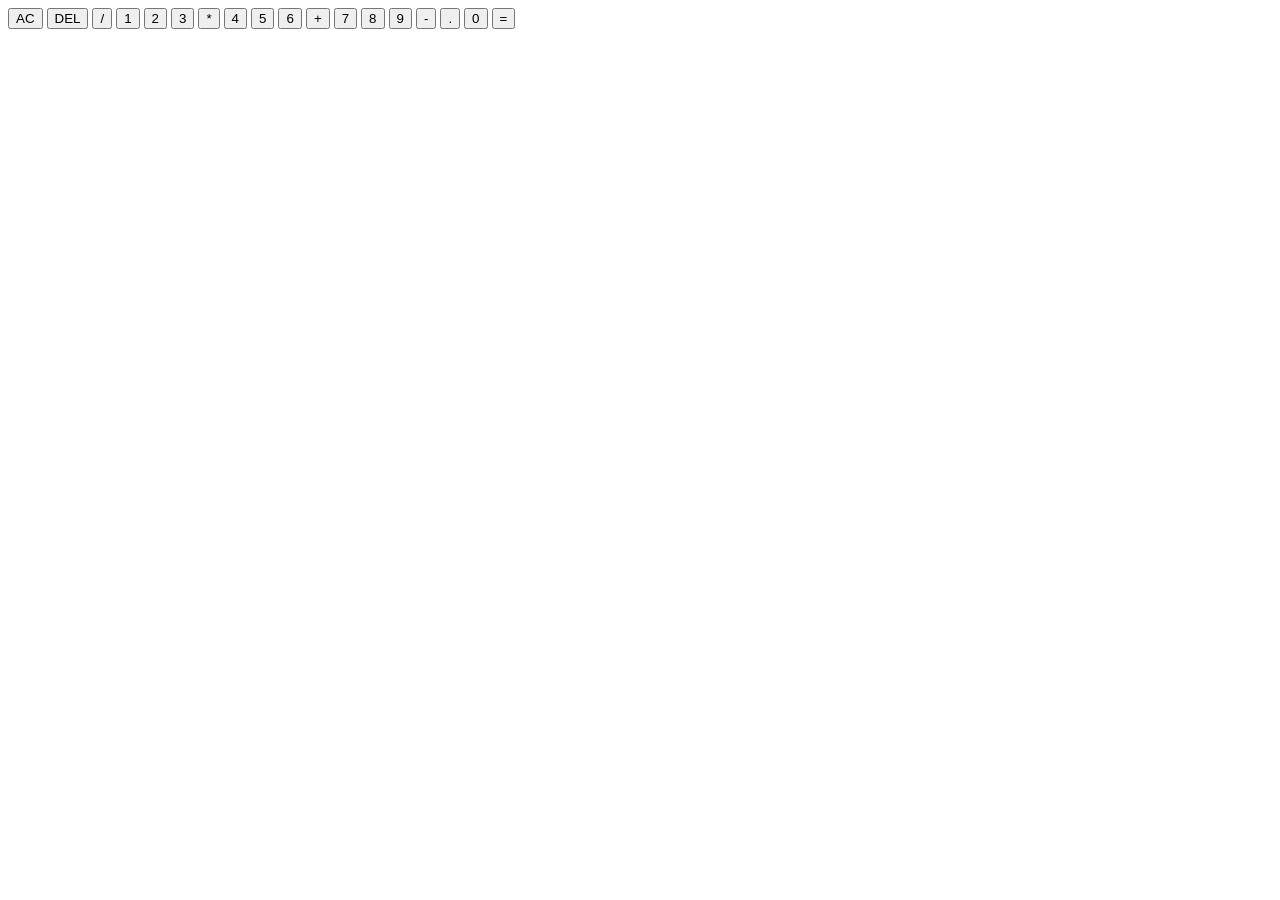
==== calculator/index.html @ a46bdf00 "feat: add html code" ====
<!DOCTYPE html>
<html lang="en">

<head>
    <meta charset="UTF-8">
    <meta name="viewport" content="width=device-width, initial-scale=1.0">
    <title>Calculator</title>
    <link rel="stylesheet" href="style.css">
    <script defer src="script.js"></script>
</head>

<body>
    <div class="calculator-grid">
        <div class="output">
            <div class="previous-operand"></div>
            <div class="current-operand"></div>
        </div>
        <button class="span-two">AC</button>
        <button>DEL</button>
        <button>/</button>
        <button>1</button>
        <button>2</button>
        <button>3</button>
        <button>*</button>
        <button>4</button>
        <button>5</button>
        <button>6</button>
        <button>+</button>
        <button>7</button>
        <button>8</button>
        <button>9</button>
        <button>-</button>
        <button>.</button>
        <button>0</button>
        <button class="span-two">=</button>
    </div>

</body>

</html>
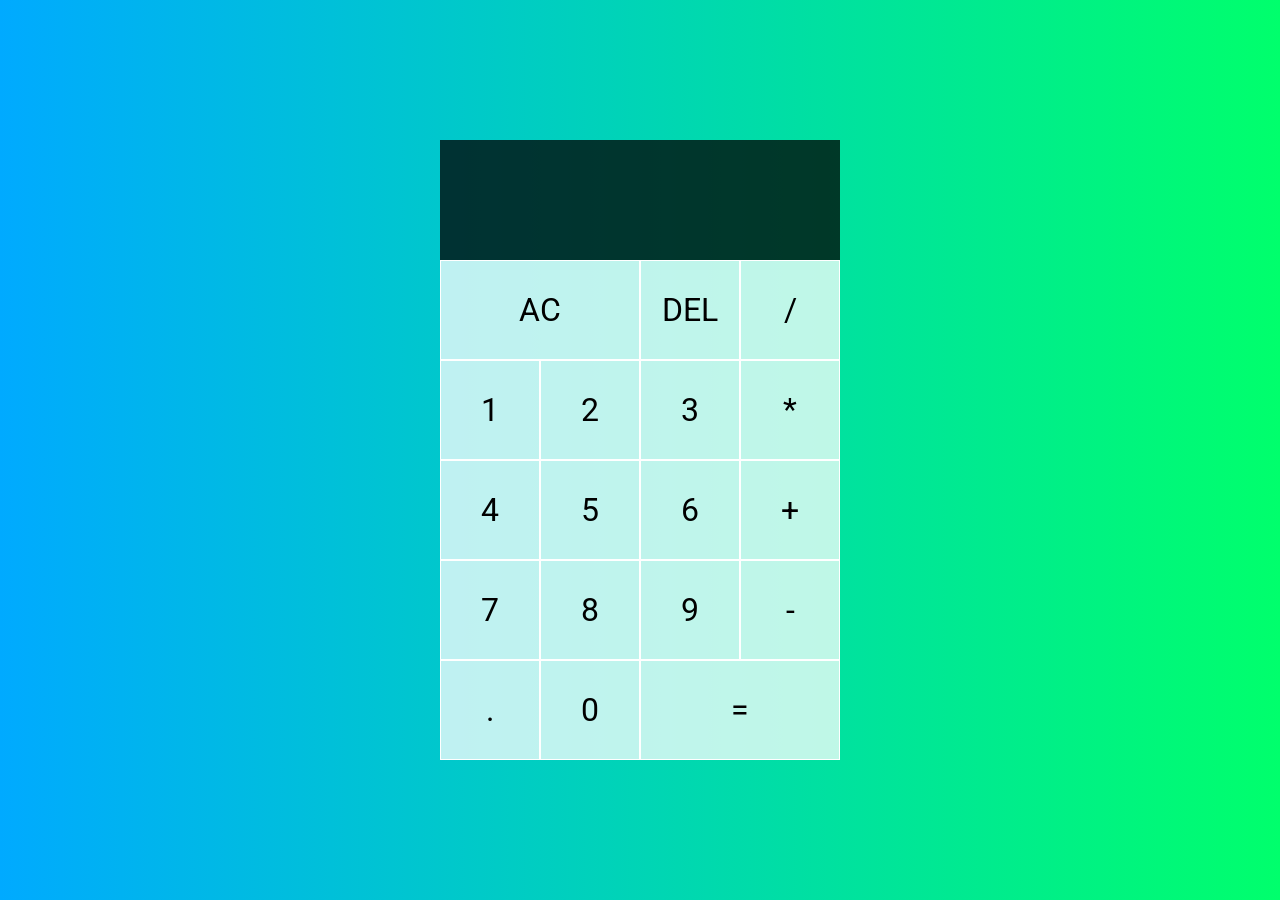
==== commit 7a196cdc: "feat: add styles" ====
--- a/calculator/index.html
+++ b/calculator/index.html
@@ -5,6 +5,7 @@
     <meta charset="UTF-8">
     <meta name="viewport" content="width=device-width, initial-scale=1.0">
     <title>Calculator</title>
+    <link href="https://fonts.googleapis.com/css2?family=Roboto&display=swap" rel="stylesheet">
     <link rel="stylesheet" href="style.css">
     <script defer src="script.js"></script>
 </head>
--- a/calculator/style.css
+++ b/calculator/style.css
@@ -0,0 +1,59 @@
+* {
+    box-sizing: border-box;
+    font-family: 'Roboto', sans-serif;
+
+}
+
+body {
+    margin: 0;
+    padding: 0;
+    background: linear-gradient(to right, #00AAFF, #00ff6c);
+}
+
+.calculator-grid {
+    display: grid;
+    justify-content: center;
+    align-content: center;
+    min-height: 100vh;
+    grid-template-columns: repeat(4, 100px);
+    grid-template-rows: minmax(120px, auto) repeat(5, 100px);
+
+}
+
+.calculator-grid > button {
+    cursor: pointer;
+    font-size: 2rem;
+    border: 1px solid white;
+    outline: none;
+    background-color: rgba(255, 255, 255, .75);
+}
+
+.calculator-grid > button:hover {
+    background-color: rgba(255, 255, 255, .9);
+}
+
+.span-two {
+    grid-column: span 2;
+}
+
+.output {
+    grid-column: 1 / -1;
+    background-color: rgba(0, 0, 0, .75);
+    display: flex;
+    flex-direction: column;
+    align-items: flex-end;
+    justify-content: space-around;
+    padding: 10px;
+    word-wrap: break-word;
+    word-break: break-all;
+}
+
+.output .previous-operand {
+    color: rgba(255, 255, 255, .75);
+    font-size: 1.5rem;
+}
+
+.output .current-operand {
+    color: white;
+    font-size: 2.5rem;
+}
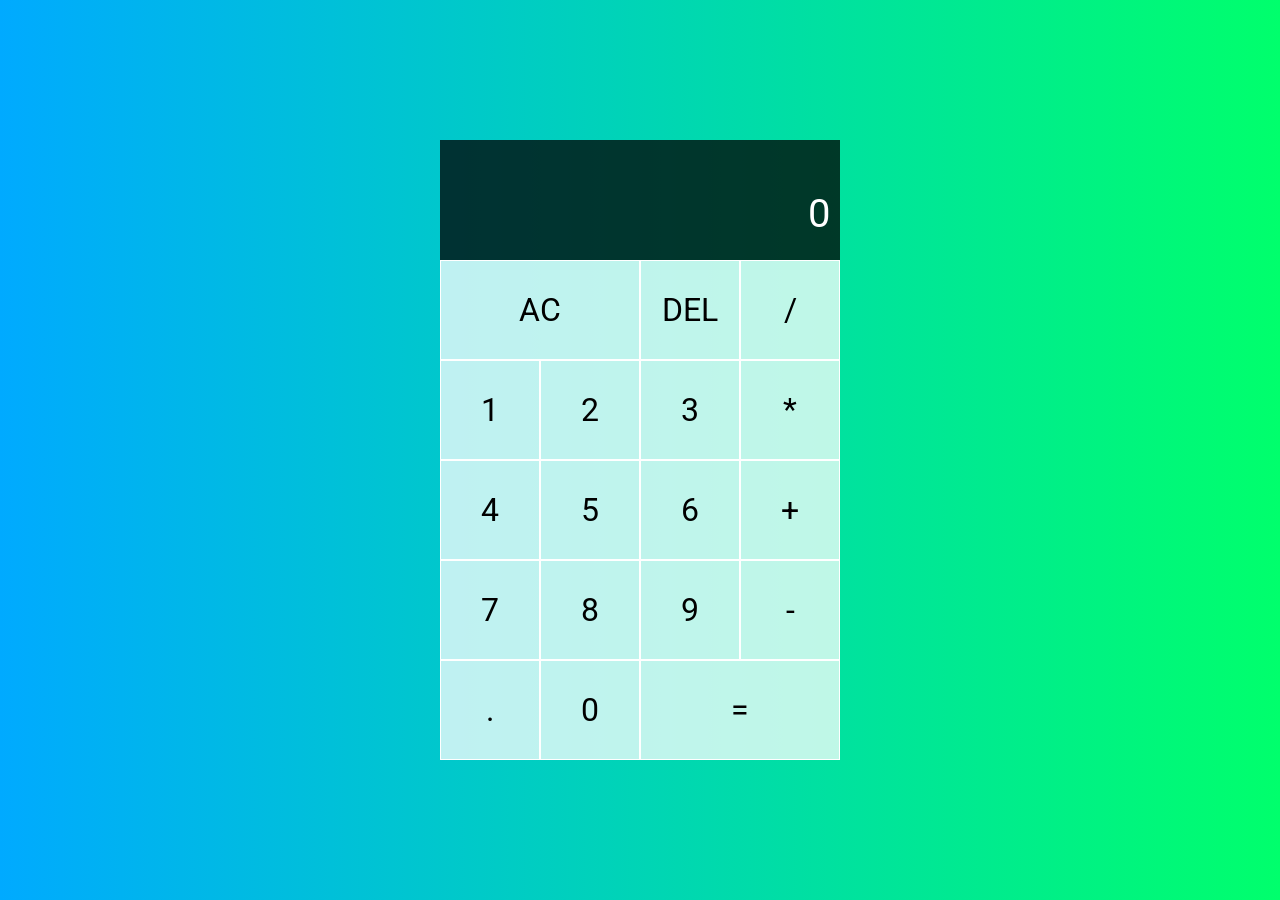
==== commit 41b02bc5: "feat: add basic functionality of calculator" ====
--- a/calculator/index.html
+++ b/calculator/index.html
@@ -13,27 +13,27 @@
 <body>
     <div class="calculator-grid">
         <div class="output">
-            <div class="previous-operand"></div>
-            <div class="current-operand"></div>
+            <div data-previous-operand class="previous-operand"></div>
+            <div data-current-operand class="current-operand"></div>
         </div>
-        <button class="span-two">AC</button>
-        <button>DEL</button>
-        <button>/</button>
-        <button>1</button>
-        <button>2</button>
-        <button>3</button>
-        <button>*</button>
-        <button>4</button>
-        <button>5</button>
-        <button>6</button>
-        <button>+</button>
-        <button>7</button>
-        <button>8</button>
-        <button>9</button>
-        <button>-</button>
-        <button>.</button>
-        <button>0</button>
-        <button class="span-two">=</button>
+        <button data-all-clear class="span-two">AC</button>
+        <button data-delete>DEL</button>
+        <button data-operation>/</button>
+        <button data-number>1</button>
+        <button data-number>2</button>
+        <button data-number>3</button>
+        <button data-operation>*</button>
+        <button data-number>4</button>
+        <button data-number>5</button>
+        <button data-number>6</button>
+        <button data-operation>+</button>
+        <button data-number>7</button>
+        <button data-number>8</button>
+        <button data-number>9</button>
+        <button data-operation>-</button>
+        <button data-number>.</button>
+        <button data-number>0</button>
+        <button data-equals class="span-two">=</button>
     </div>
 
 </body>
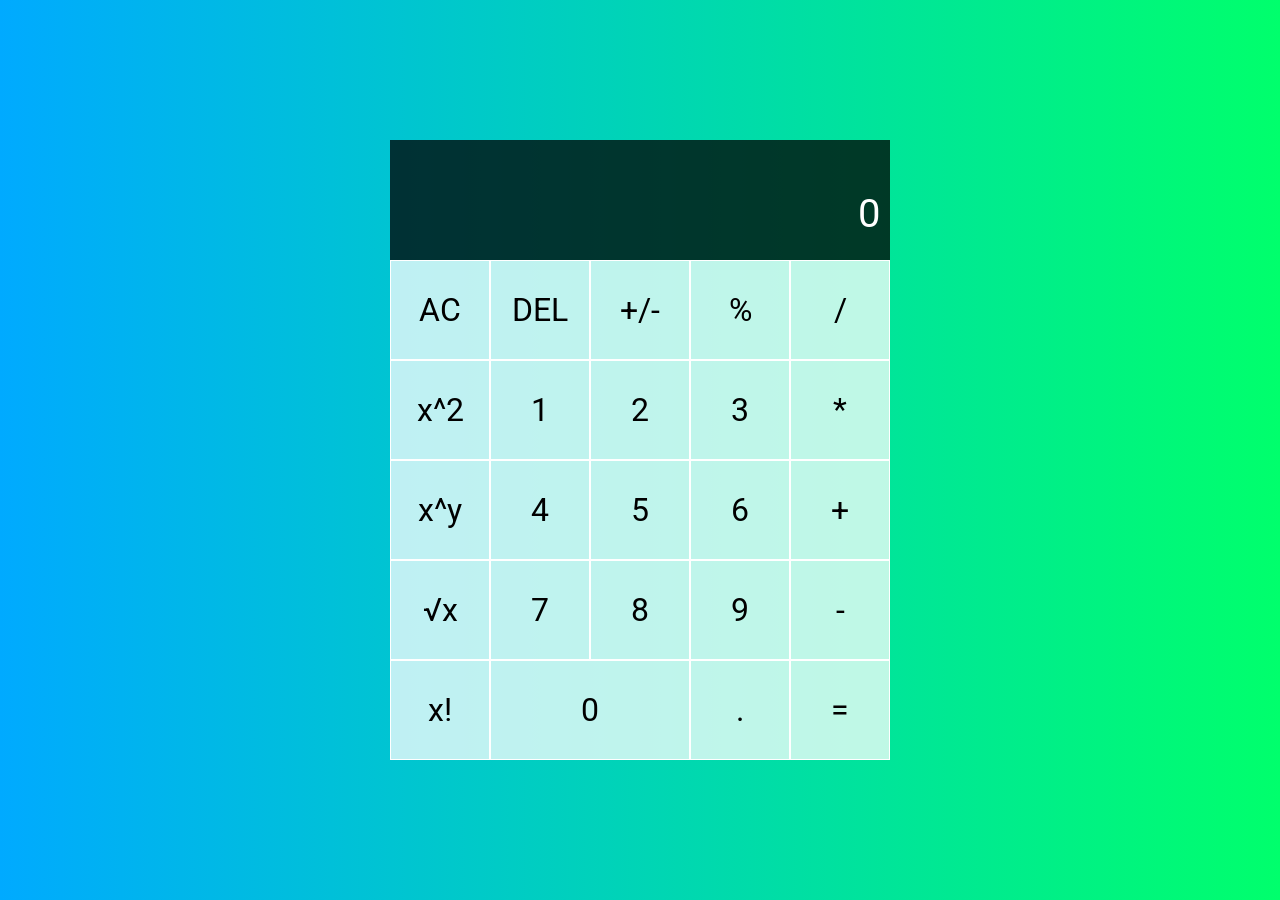
==== commit 6216389b: "feat: add new operations, negative numbers and tooltips" ====
--- a/calculator/index.html
+++ b/calculator/index.html
@@ -16,24 +16,31 @@
             <div data-previous-operand class="previous-operand"></div>
             <div data-current-operand class="current-operand"></div>
         </div>
-        <button data-all-clear class="span-two">AC</button>
-        <button data-delete>DEL</button>
-        <button data-operation>/</button>
+        
+        <button data-all-clear title="Clear all (Esc)">AC</button>
+        <button data-delete title="Delete the last symbol (Backspace)">DEL</button>
+        <button data-sign title="Negate the displayed value (or press Alt-minus)">+/-</button>
+        <button data-inline-operation title="Percent (or press %)">%</button>
+        <button data-operation class="operation" title="Divide (or press /)">/</button>
+        <button data-inline-operation title="Square the displayed value">x^2</button>
         <button data-number>1</button>
         <button data-number>2</button>
         <button data-number>3</button>
-        <button data-operation>*</button>
+        <button data-operation class="operation" title="Multiply (or press *)">*</button>
+        <button data-operation class="operation" title="Raise the displayed value to the power of the next value entered (or press ^)">x^y</button>
         <button data-number>4</button>
         <button data-number>5</button>
         <button data-number>6</button>
-        <button data-operation>+</button>
+        <button data-operation class="operation" title="Add (or press +)">+</button>
+        <button data-inline-operation title="Calculate square root of the displayed value">√x</button>
         <button data-number>7</button>
         <button data-number>8</button>
         <button data-number>9</button>
-        <button data-operation>-</button>
-        <button data-number>.</button>
-        <button data-number>0</button>
-        <button data-equals class="span-two">=</button>
+        <button data-operation class="operation" title="Subtract (or press -)">-</button>
+        <button data-inline-operation title="Calculate the factorial of the displayed value (or press !)">x!</button>
+        <button data-number class="span-two">0</button>
+        <button data-number >.</button>
+        <button data-equals title="Equal (or press Enter)">=</button>
     </div>
 
 </body>
--- a/calculator/style.css
+++ b/calculator/style.css
@@ -15,7 +15,7 @@
     justify-content: center;
     align-content: center;
     min-height: 100vh;
-    grid-template-columns: repeat(4, 100px);
+    grid-template-columns: repeat(5, 100px);
     grid-template-rows: minmax(120px, auto) repeat(5, 100px);
 
 }
@@ -56,4 +56,8 @@
 .output .current-operand {
     color: white;
     font-size: 2.5rem;
+}
+
+.operation:focus {
+    background-color: rgba(255, 255, 255, .9);
 }
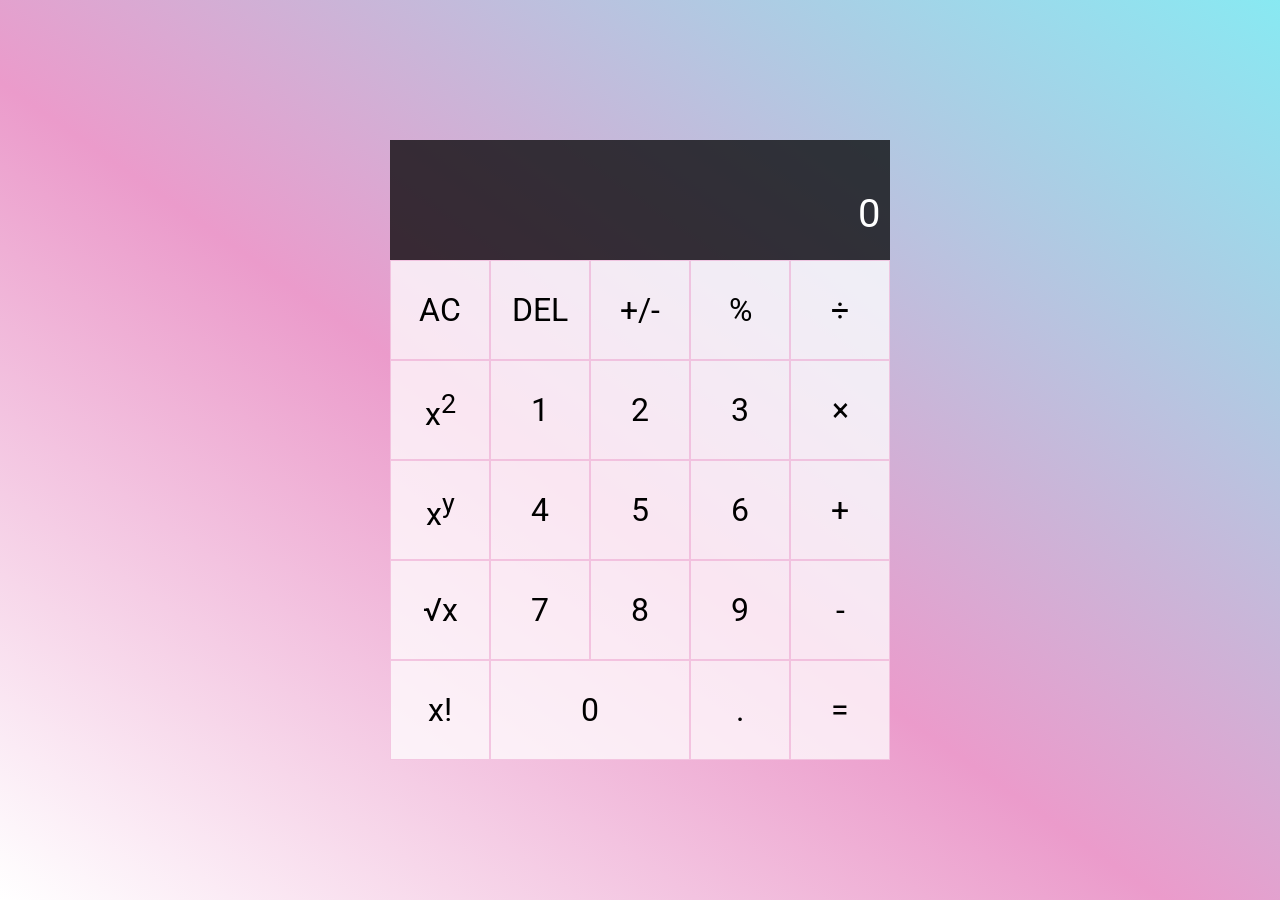
==== commit c85ee10d: "feat: update styles and operation buttons text" ====
--- a/calculator/index.html
+++ b/calculator/index.html
@@ -21,13 +21,13 @@
         <button data-delete title="Delete the last symbol (Backspace)">DEL</button>
         <button data-sign title="Negate the displayed value (or press Alt-minus)">+/-</button>
         <button data-inline-operation title="Percent (or press %)">%</button>
-        <button data-operation class="operation" title="Divide (or press /)">/</button>
-        <button data-inline-operation title="Square the displayed value">x^2</button>
+        <button data-operation class="operation" title="Divide (or press /)">÷</button>
+        <button data-inline-operation title="Square the displayed value">x<sup>2</sup></button>
         <button data-number>1</button>
         <button data-number>2</button>
         <button data-number>3</button>
-        <button data-operation class="operation" title="Multiply (or press *)">*</button>
-        <button data-operation class="operation" title="Raise the displayed value to the power of the next value entered (or press ^)">x^y</button>
+        <button data-operation class="operation" title="Multiply (or press *)">×</button>
+        <button data-operation class="operation" title="Raise the displayed value to the power of the next value entered (or press ^)">x<sup>y</sup></button>
         <button data-number>4</button>
         <button data-number>5</button>
         <button data-number>6</button>
@@ -40,7 +40,7 @@
         <button data-inline-operation title="Calculate the factorial of the displayed value (or press !)">x!</button>
         <button data-number class="span-two">0</button>
         <button data-number >.</button>
-        <button data-equals title="Equal (or press Enter)">=</button>
+        <button data-equals title="Equal (or press =)">=</button>
     </div>
 
 </body>
--- a/calculator/style.css
+++ b/calculator/style.css
@@ -7,7 +7,9 @@
 body {
     margin: 0;
     padding: 0;
-    background: linear-gradient(to right, #00AAFF, #00ff6c);
+    background: linear-gradient(to top right, rgb(255, 255, 255), rgb(251, 235, 245), rgb(247, 215, 234), 
+    rgb(243, 195, 224), rgb(239, 175, 213), rgb(235, 155, 203), rgb(219, 168, 210), rgb(202, 181, 216), 
+    rgb(186, 194, 223), rgb(169, 207, 229), rgb(153, 220, 236), rgb(136, 233, 242));
 }
 
 .calculator-grid {
@@ -23,7 +25,7 @@
 .calculator-grid > button {
     cursor: pointer;
     font-size: 2rem;
-    border: 1px solid white;
+    border: 1px solid rgb(235, 155, 203, .5);
     outline: none;
     background-color: rgba(255, 255, 255, .75);
 }
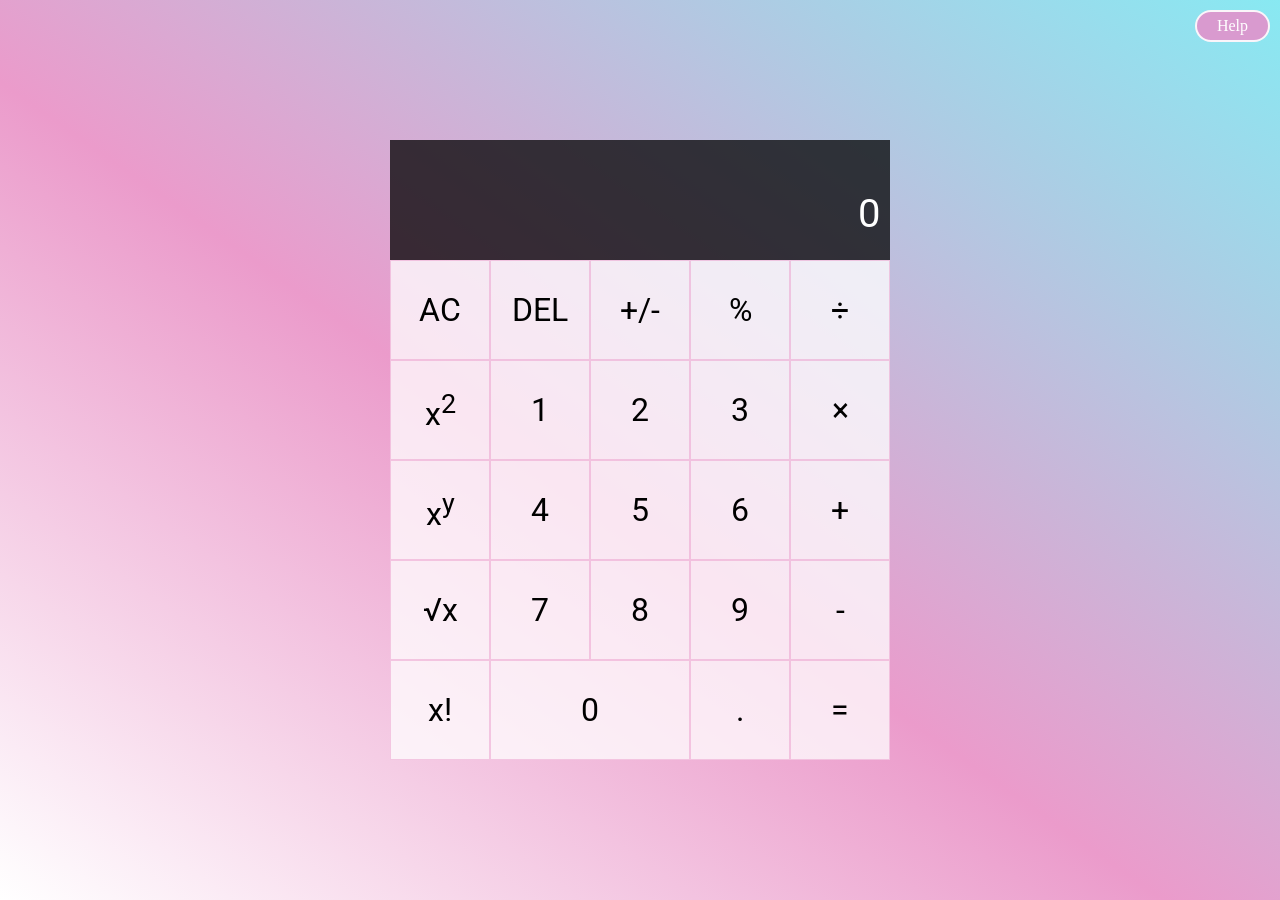
==== commit 8da36803: "feat: add help information" ====
--- a/calculator/index.html
+++ b/calculator/index.html
@@ -16,7 +16,7 @@
             <div data-previous-operand class="previous-operand"></div>
             <div data-current-operand class="current-operand"></div>
         </div>
-        
+
         <button data-all-clear title="Clear all (Esc)">AC</button>
         <button data-delete title="Delete the last symbol (Backspace)">DEL</button>
         <button data-sign title="Negate the displayed value (or press Alt-minus)">+/-</button>
@@ -27,7 +27,8 @@
         <button data-number>2</button>
         <button data-number>3</button>
         <button data-operation class="operation" title="Multiply (or press *)">×</button>
-        <button data-operation class="operation" title="Raise the displayed value to the power of the next value entered (or press ^)">x<sup>y</sup></button>
+        <button data-operation class="operation"
+            title="Raise the displayed value to the power of the next value entered (or press ^)">x<sup>y</sup></button>
         <button data-number>4</button>
         <button data-number>5</button>
         <button data-number>6</button>
@@ -39,10 +40,94 @@
         <button data-operation class="operation" title="Subtract (or press -)">-</button>
         <button data-inline-operation title="Calculate the factorial of the displayed value (or press !)">x!</button>
         <button data-number class="span-two">0</button>
-        <button data-number >.</button>
-        <button data-equals title="Equal (or press =)">=</button>
+        <button data-number>.</button>
+        <button data-equals title="Equal (or press Enter/=)">=</button>
     </div>
+    
+    <button id="help-button" title="Help (or press <h>)">Help</button>
 
+    <div id="help" class="help">
+        <div class="help-content">
+            <span id="close" class="close" title="Close (Esc)">×</span>
+            <h4>For your comfort</h4>
+            <ol class="help-list">
+                <li>Keyboard input</li>
+                <li>Button tooltips (on hover)</li>
+            </ol>
+            <h4>Calculator supports the following operators and functions</h4>
+            <table class="calculator-functions">
+                <thead>
+                    <tr>
+                        <th>Function</th>
+                        <th>Syntax</th>
+                        <th>Keyboard</th>
+                    </tr>
+                </thead>
+                <tbody>
+                    <tr>
+                        <td>Addition</td>
+                        <td>&lt;number&gt; + &lt;number&gt;</td>
+                        <td>+</td>
+                    </tr>
+                    <tr>
+                        <td>Subtraction</td>
+                        <td>&lt;number&gt; - &lt;number&gt;</td>
+                        <td>-</td>
+                    </tr>
+                    <tr>
+                        <td>Multiplication</td>
+                        <td>&lt;number&gt; × &lt;number&gt;</td>
+                        <td>*</td>
+                    </tr>
+                    <tr>
+                        <td>Division</td>
+                        <td>&lt;number&gt; ÷ &lt;number&gt;</td>
+                        <td>/</td>
+                    </tr>
+                    <tr>
+                        <td>Negation</td>
+                        <td>&lt;number&gt; +/-</td>
+                        <td>Alt-minus</td>
+                    </tr>
+                    <tr>
+                        <td>Percent</td>
+                        <td>&lt;number&gt; %</td>
+                        <td>%</td>
+                    </tr>
+                    <tr>
+                        <td>Square root</td>
+                        <td>&lt;number&gt; √x</td>
+                        <td></td>
+                    </tr>
+                    <tr>
+                        <td>Square</td>
+                        <td>&lt;number&gt; x<sup>2</sup></td>
+                        <td></td>
+                    </tr>
+                    <tr>
+                        <td>Power</td>
+                        <td>&lt;number&gt; x<sup>y</sup></td>
+                        <td>^</td>
+                    </tr>
+                    <tr>
+                        <td>Factorial</td>
+                        <td>&lt;number&gt; x!</td>
+                        <td>!</td>
+                    </tr>
+                    <tr>
+                        <td>Clear all</td>
+                        <td>AC</td>
+                        <td>Esc</td>
+                    </tr>
+                    <tr>
+                        <td>Delete</td>
+                        <td>DEL</td>
+                        <td>Backspace</td>
+                    </tr>
+                </tbody>
+            </table>
+        </div>
+    </div>
 </body>
 
 </html>
--- a/calculator/style.css
+++ b/calculator/style.css
@@ -1,7 +1,8 @@
+/* Common */
+
 * {
     box-sizing: border-box;
     font-family: 'Roboto', sans-serif;
-
 }
 
 body {
@@ -11,6 +12,8 @@
     rgb(243, 195, 224), rgb(239, 175, 213), rgb(235, 155, 203), rgb(219, 168, 210), rgb(202, 181, 216), 
     rgb(186, 194, 223), rgb(169, 207, 229), rgb(153, 220, 236), rgb(136, 233, 242));
 }
+
+/* Calculator */
 
 .calculator-grid {
     display: grid;
@@ -62,4 +65,99 @@
 
 .operation:focus {
     background-color: rgba(255, 255, 255, .9);
-}+}
+
+/* Help window */
+
+.help h4,
+.help-list li,
+#help-button
+    {
+        font-family: Georgia, 'Times New Roman', Times, serif 
+    }
+
+.help {
+    display: none;
+    position: fixed;
+    z-index: 1;
+    left: 0;
+    top: 0;
+    width: 100%;
+    height: 100%;
+    overflow: auto;
+    background-color: rgba(0,0,0,0.4);
+}
+
+.help-content {
+    background-image: linear-gradient(to top right, rgb(208, 184, 209), rgb(208, 189, 212), rgb(207, 194, 216), rgb(207, 199, 219), rgb(207, 204, 222), rgb(206, 209, 225), rgb(206, 214, 229), rgb(205, 219, 232), rgb(205, 224, 235), rgb(205, 229, 238), rgb(204, 234, 242), rgb(204, 239, 245));
+    margin: 5% auto;
+    padding: 20px;
+    border: 1px solid #888;
+    width: 80%;
+    max-width: 600px;
+}
+
+/* Help Button */
+
+#help-button {
+    font-size: 16px;
+    color: #fff;
+    position: absolute;
+    top: 10px;
+    right: 10px;
+    border-radius: 6.2rem;
+    padding: 5px 20px;
+    border: 2px solid rgba(255, 255, 255, .9);
+    background-color:   #d99acf;
+    outline: none;   
+}
+
+#help-button:hover {
+    background-color:  rgb(235, 155, 203, .75);
+}
+
+/* Close Button */
+
+.close {
+    color: #aaa;
+    float: right;
+    font-size: 28px;
+    font-weight: bold;
+}
+
+.close:hover,
+.close:focus {
+    color: black;
+    text-decoration: none;
+    cursor: pointer;
+}
+
+/* Help Table */
+
+table {
+    overflow:hidden;
+    background:rgba(255, 255, 255, .75);
+    width: 100%;    
+    /**margin:5% auto 0;*/
+    box-shadow: 0 0 4px rgba(0, 0, 0, 0.2);
+    border-collapse: collapse;
+    border-spacing: 0;
+    border: none;
+}
+ 
+th, td {
+    padding: 3px 0; 
+    text-align:center;
+    font-family: Georgia, 'Times New Roman', Times, serif 
+}
+
+td:not(:last-child), th:not(:last-child) { border-right: 2px solid rgb(235, 155, 203, .5); }
+td { border-top: 2px solid rgb(235, 155, 203, .5); }
+tr:nth-child(odd) td { background: rgba(255, 255, 255, .9); }
+ 
+th {
+    padding-top:10px;
+    color: #fff; 
+    text-shadow: 1px 1px 1px #000;
+    background:  rgba(0, 0, 0, .75);;
+}
